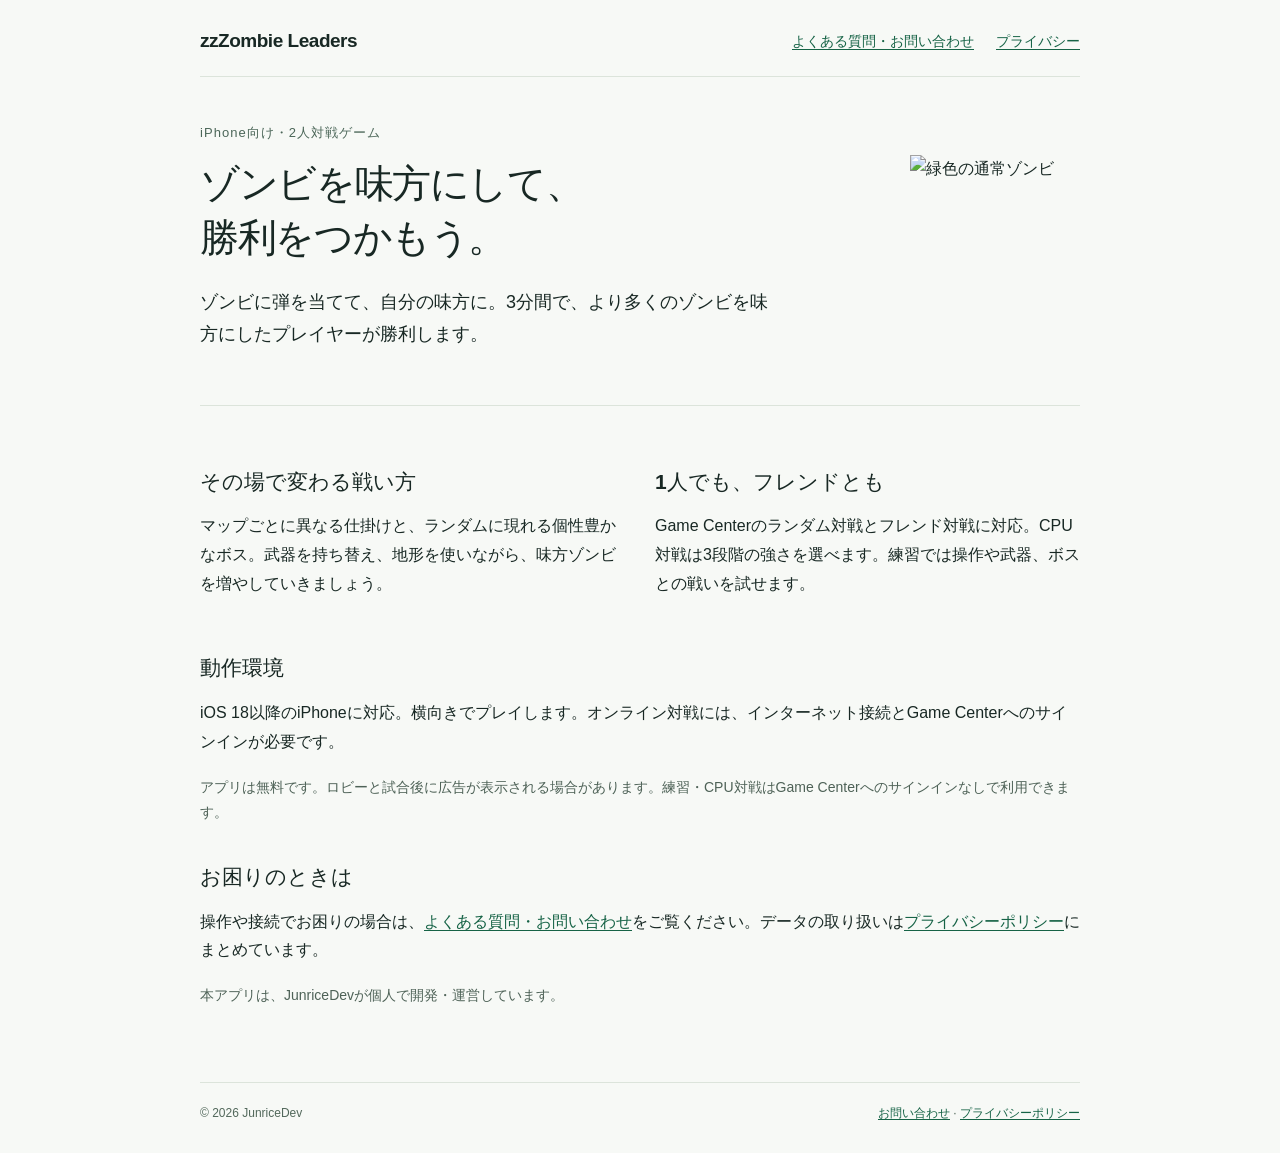
==== index.html @ 9c1bdb96 "Add approved zzZombie Leaders website files" ====
<!doctype html>
<html lang="ja"><head><meta charset="utf-8"><meta name="viewport" content="width=device-width, initial-scale=1"><meta name="description" content="zzZombie Leadersは、ゾンビを味方にして競うiPhone向けの2人対戦ゲームです。サポートとプライバシー情報をご案内します。"><meta http-equiv="Content-Security-Policy" content="default-src 'none'; img-src 'self'; style-src 'self'; base-uri 'none'; form-action 'none'"><title>zzZombie Leaders</title><link rel="stylesheet" href="site.css"><link rel="icon" href="assets/zombie.png" type="image/png"></head>
<body><a class="skip" href="#main">本文へ</a><header><a class="brand" href="./">zzZombie Leaders</a><nav aria-label="メインナビゲーション"><a href="support/">よくある質問・お問い合わせ</a><a href="privacy/">プライバシー</a></nav></header>
<main id="main"><div class="hero"><div><p class="kicker">iPhone向け・2人対戦ゲーム</p><h1>ゾンビを味方にして、<br>勝利をつかもう。</h1><p class="lead">ゾンビに弾を当てて、自分の味方に。3分間で、より多くのゾンビを味方にしたプレイヤーが勝利します。</p></div><img src="assets/zombie.png" width="384" height="432" alt="緑色の通常ゾンビ"></div>
<div class="features"><section><h2>その場で変わる戦い方</h2><p>マップごとに異なる仕掛けと、ランダムに現れる個性豊かなボス。武器を持ち替え、地形を使いながら、味方ゾンビを増やしていきましょう。</p></section><section><h2>1人でも、フレンドとも</h2><p>Game Centerのランダム対戦とフレンド対戦に対応。CPU対戦は3段階の強さを選べます。練習では操作や武器、ボスとの戦いを試せます。</p></section></div>
<section><h2>動作環境</h2><p>iOS 18以降のiPhoneに対応。横向きでプレイします。オンライン対戦には、インターネット接続とGame Centerへのサインインが必要です。</p><p class="note">アプリは無料です。ロビーと試合後に広告が表示される場合があります。練習・CPU対戦はGame Centerへのサインインなしで利用できます。</p></section>
<section><h2>お困りのときは</h2><p>操作や接続でお困りの場合は、<a href="support/">よくある質問・お問い合わせ</a>をご覧ください。データの取り扱いは<a href="privacy/">プライバシーポリシー</a>にまとめています。</p><p class="note">本アプリは、JunriceDevが個人で開発・運営しています。</p></section></main>
<footer><p>© 2026 JunriceDev</p><p><a href="support/">お問い合わせ</a> · <a href="privacy/">プライバシーポリシー</a></p></footer></body></html>
---- site.css ----
:root{font-family:-apple-system,BlinkMacSystemFont,"Hiragino Kaku Gothic ProN","Noto Sans JP",sans-serif;color:#182824;background:#f7f9f6;line-height:1.8;color-scheme:light;font-synthesis:none}*{box-sizing:border-box}body{margin:0}a{color:#166346;text-underline-offset:.18em}a:hover{text-decoration-thickness:2px}a:focus-visible,summary:focus-visible{outline:3px solid #dc9b28;outline-offset:5px}a.skip{position:absolute;left:16px;top:-80px;background:white;padding:8px 16px;z-index:10}a.skip:focus{top:8px}header,main,footer{width:min(880px,calc(100% - 40px));margin:auto}header{padding:24px 0 18px;border-bottom:1px solid #dce4db;display:flex;align-items:center;justify-content:space-between;gap:16px;flex-wrap:wrap}.brand{font-weight:800;letter-spacing:-.025em;font-size:19px;color:#182824;text-decoration:none;white-space:nowrap}nav{display:flex;gap:10px 22px;flex-wrap:wrap;font-size:14px}nav a[aria-current=page]{font-weight:700;color:#182824}main{padding:44px 0 56px;min-height:60vh}h1,h2,h3,p{margin-top:0}h1{font-size:clamp(27px,4vw,39px);line-height:1.4;letter-spacing:-.035em;margin-bottom:20px}h2{font-size:21px;line-height:1.55;margin-bottom:14px}h3{font-size:17px;margin-bottom:8px}p{margin-bottom:18px}section{margin-top:36px}ul,ol{padding-left:1.5em}li{margin:6px 0}.hero{display:grid;grid-template-columns:minmax(0,1fr) 180px;align-items:center;gap:44px;margin-bottom:36px}.hero img{display:block;width:160px;max-width:100%;height:auto;margin:auto}.lead{font-size:18px;max-width:32em}.kicker{color:#4b6658;font-size:13px;letter-spacing:.08em;margin-bottom:12px}.features{padding-top:24px;border-top:1px solid #dce4db;display:grid;grid-template-columns:1fr 1fr;gap:30px;margin-top:20px}.note{font-size:14px;color:#4e6257}.contact{font-size:clamp(16px,3vw,21px);font-weight:650;overflow-wrap:anywhere}details{border-bottom:1px solid #dce4db;padding:16px 0}summary{font-weight:650;cursor:pointer;padding-right:12px}details p{margin:14px 0 2px}.policy section{margin-top:28px}.policy h2{font-size:18px}footer{border-top:1px solid #dce4db;padding:20px 0 28px;display:flex;justify-content:space-between;gap:12px 24px;flex-wrap:wrap;font-size:12px;color:#52685b}footer p{margin:0}.preview{font-size:12px;color:#66511b;background:#fff7da;text-align:center;padding:7px 16px}code{font-size:.9em;overflow-wrap:anywhere}@media(max-width:560px){header,main,footer{width:calc(100% - 32px)}header{padding-top:18px}main{padding-top:30px}.hero{grid-template-columns:minmax(0,1fr) 92px;gap:16px}.hero img{width:92px}.lead{font-size:16px}.features{grid-template-columns:1fr;gap:12px}h1{font-size:27px}nav{gap:8px 17px}section{margin-top:28px}}
@media(max-width:400px){.hero{grid-template-columns:1fr;gap:8px}.hero img{width:110px}.hero .kicker{letter-spacing:.02em}}
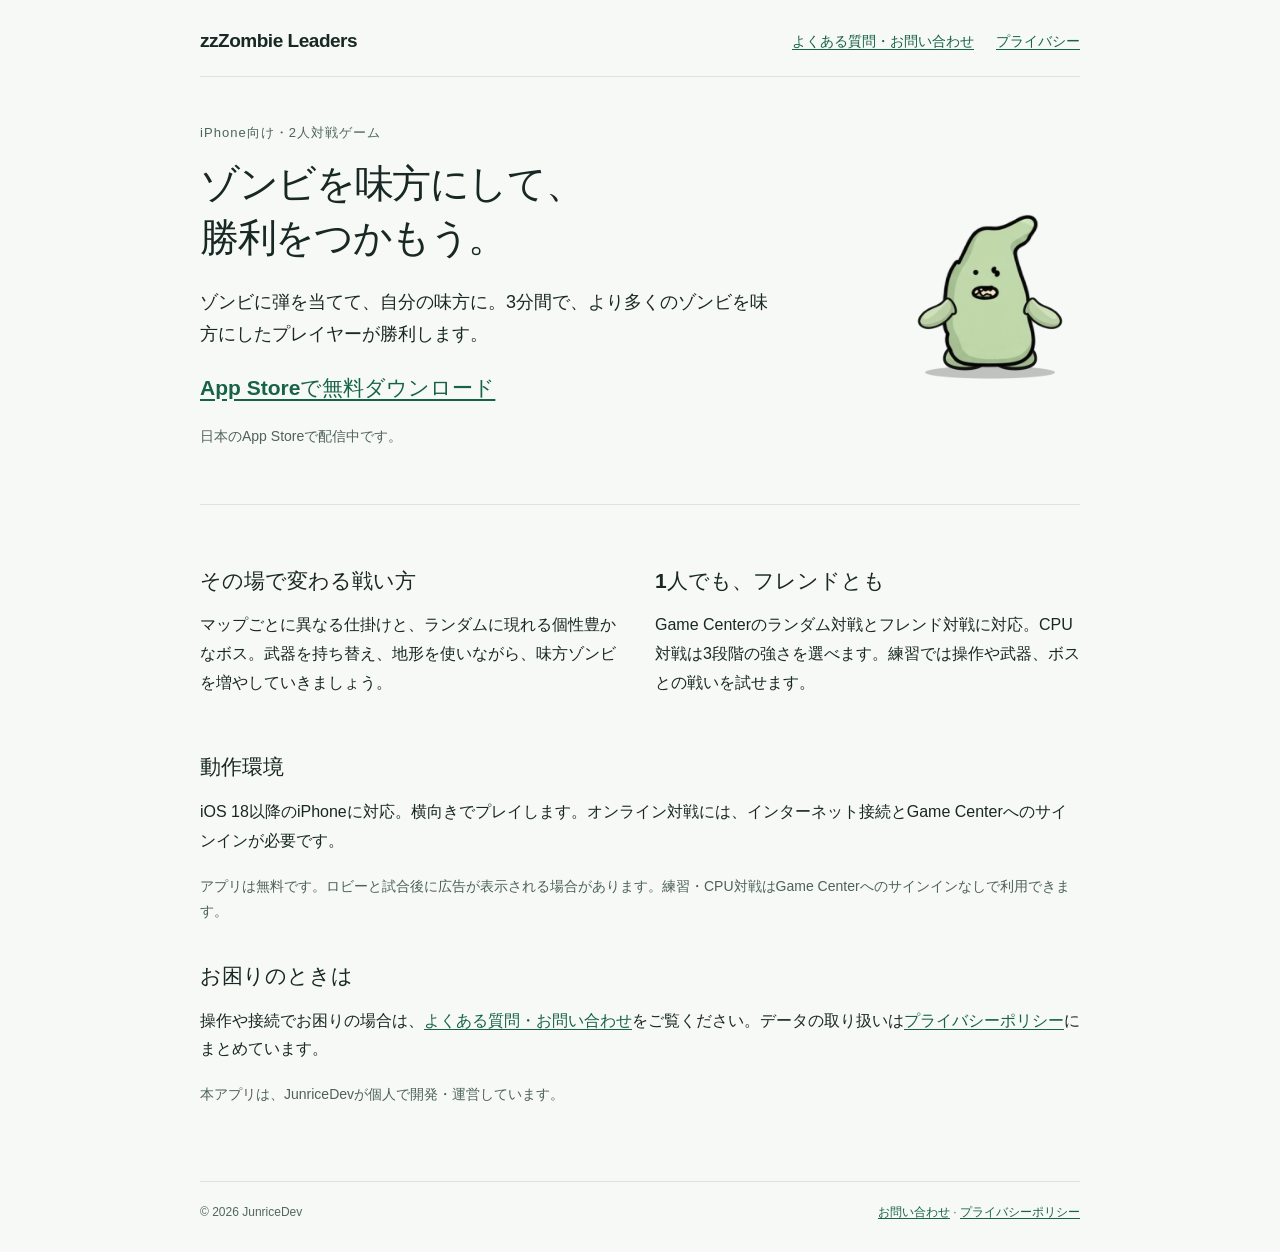
==== commit 416e0694: "Add App Store download link after launch Link the released Japan App Store listing from the approved" ====
--- a/index.html
+++ b/index.html
@@ -1,7 +1,7 @@
 <!doctype html>
 <html lang="ja"><head><meta charset="utf-8"><meta name="viewport" content="width=device-width, initial-scale=1"><meta name="description" content="zzZombie Leadersは、ゾンビを味方にして競うiPhone向けの2人対戦ゲームです。サポートとプライバシー情報をご案内します。"><meta http-equiv="Content-Security-Policy" content="default-src 'none'; img-src 'self'; style-src 'self'; base-uri 'none'; form-action 'none'"><title>zzZombie Leaders</title><link rel="stylesheet" href="site.css"><link rel="icon" href="assets/zombie.png" type="image/png"></head>
 <body><a class="skip" href="#main">本文へ</a><header><a class="brand" href="./">zzZombie Leaders</a><nav aria-label="メインナビゲーション"><a href="support/">よくある質問・お問い合わせ</a><a href="privacy/">プライバシー</a></nav></header>
-<main id="main"><div class="hero"><div><p class="kicker">iPhone向け・2人対戦ゲーム</p><h1>ゾンビを味方にして、<br>勝利をつかもう。</h1><p class="lead">ゾンビに弾を当てて、自分の味方に。3分間で、より多くのゾンビを味方にしたプレイヤーが勝利します。</p></div><img src="assets/zombie.png" width="384" height="432" alt="緑色の通常ゾンビ"></div>
+<main id="main"><div class="hero"><div><p class="kicker">iPhone向け・2人対戦ゲーム</p><h1>ゾンビを味方にして、<br>勝利をつかもう。</h1><p class="lead">ゾンビに弾を当てて、自分の味方に。3分間で、より多くのゾンビを味方にしたプレイヤーが勝利します。</p><p class="contact"><a href="https://apps.apple.com/jp/app/zzzombie-leaders/id6821562170">App Storeで無料ダウンロード</a></p><p class="note">日本のApp Storeで配信中です。</p></div><img src="assets/zombie.png" width="384" height="432" alt="緑色の通常ゾンビ"></div>
 <div class="features"><section><h2>その場で変わる戦い方</h2><p>マップごとに異なる仕掛けと、ランダムに現れる個性豊かなボス。武器を持ち替え、地形を使いながら、味方ゾンビを増やしていきましょう。</p></section><section><h2>1人でも、フレンドとも</h2><p>Game Centerのランダム対戦とフレンド対戦に対応。CPU対戦は3段階の強さを選べます。練習では操作や武器、ボスとの戦いを試せます。</p></section></div>
 <section><h2>動作環境</h2><p>iOS 18以降のiPhoneに対応。横向きでプレイします。オンライン対戦には、インターネット接続とGame Centerへのサインインが必要です。</p><p class="note">アプリは無料です。ロビーと試合後に広告が表示される場合があります。練習・CPU対戦はGame Centerへのサインインなしで利用できます。</p></section>
 <section><h2>お困りのときは</h2><p>操作や接続でお困りの場合は、<a href="support/">よくある質問・お問い合わせ</a>をご覧ください。データの取り扱いは<a href="privacy/">プライバシーポリシー</a>にまとめています。</p><p class="note">本アプリは、JunriceDevが個人で開発・運営しています。</p></section></main>
